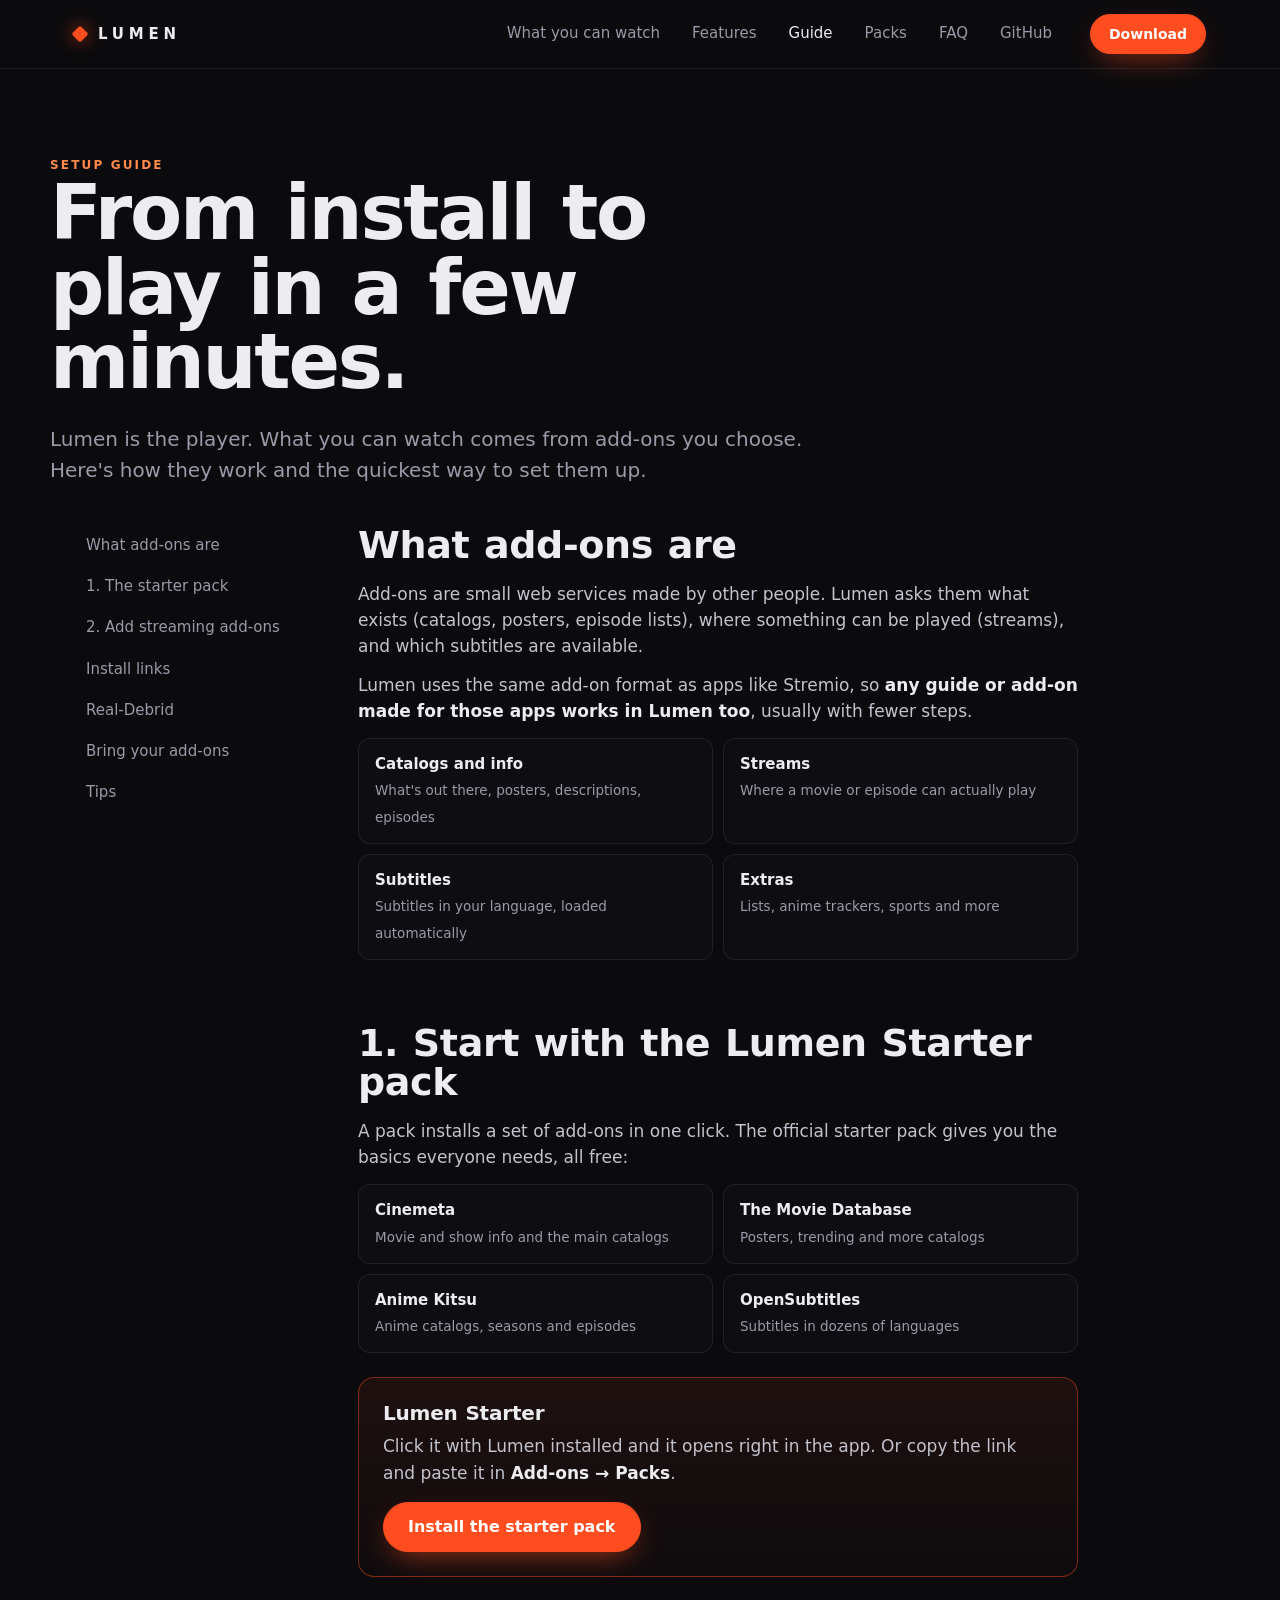
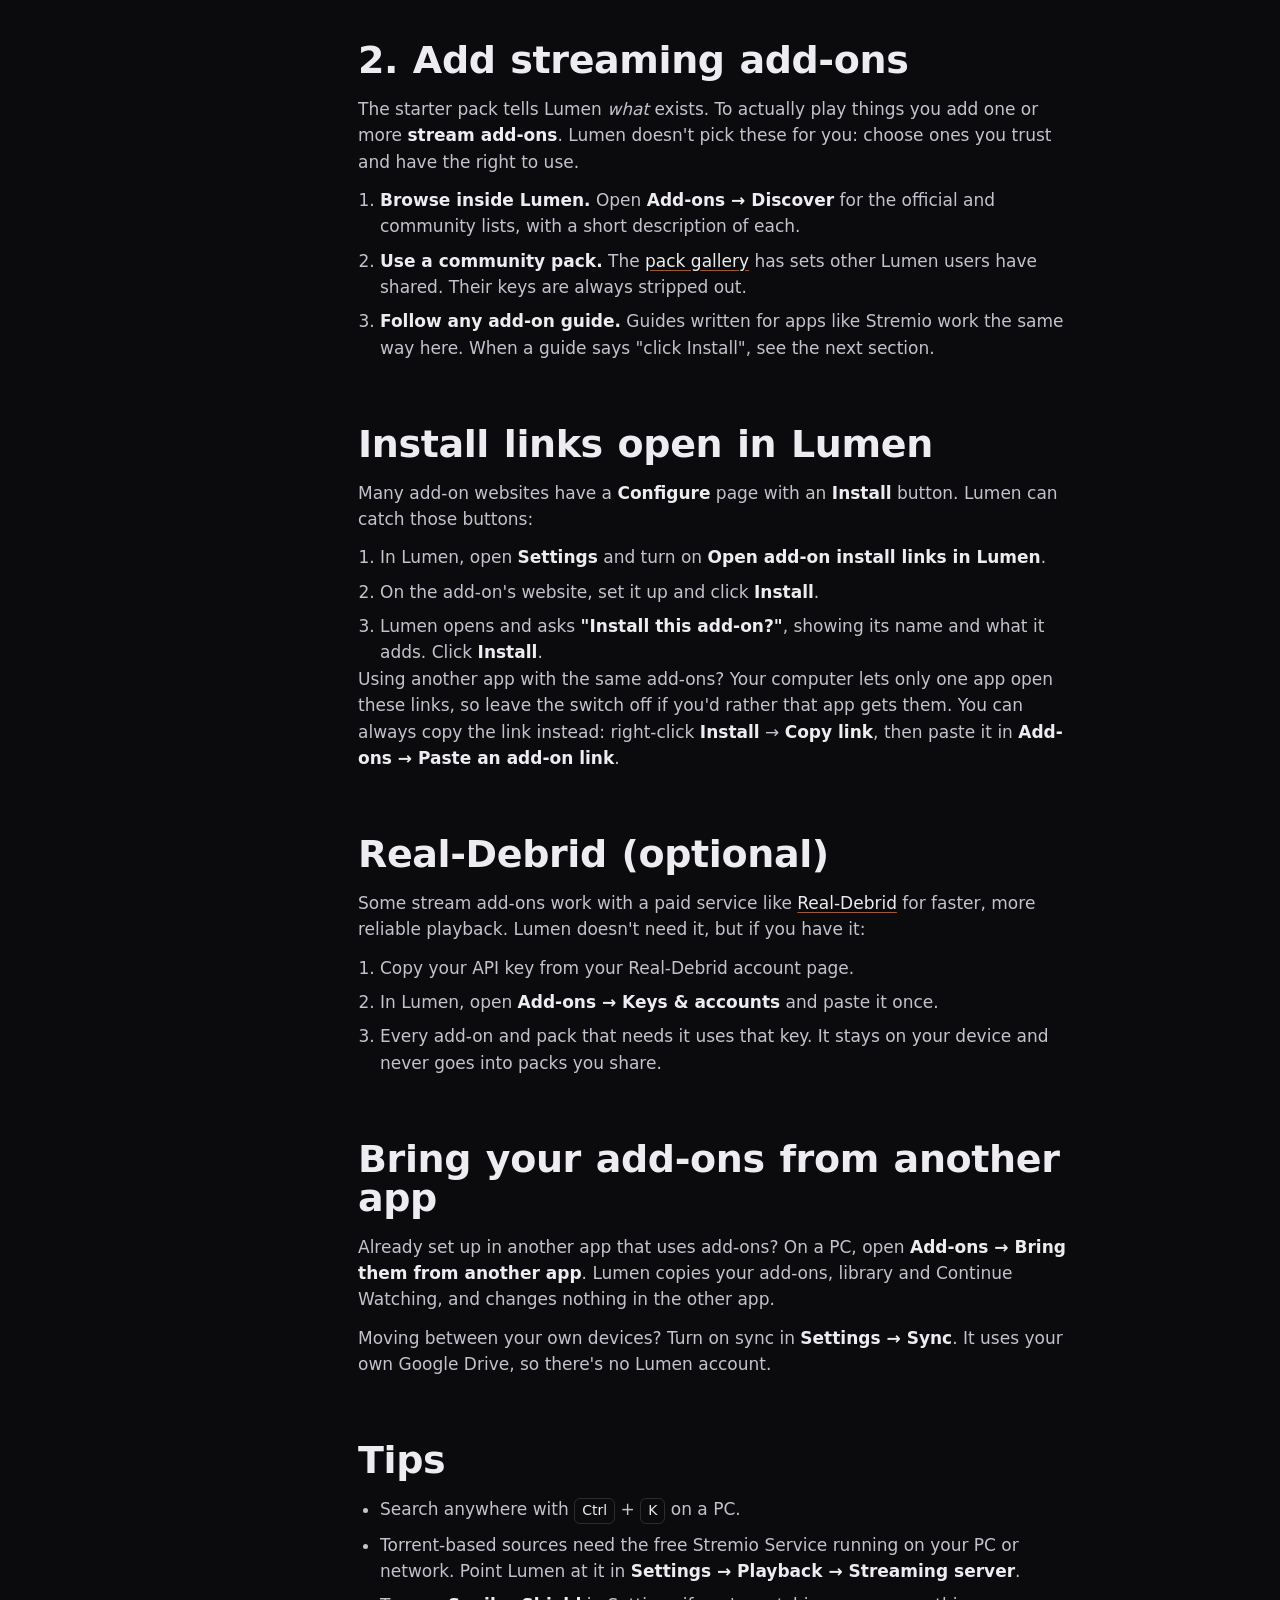
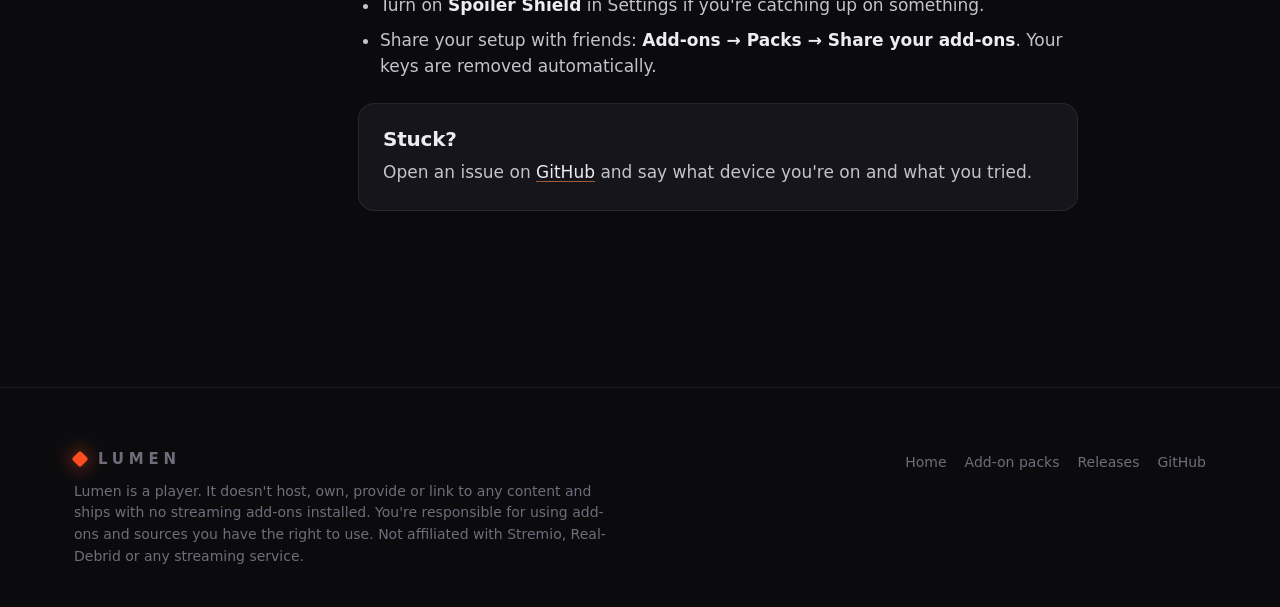
==== docs/guide.html @ eb654c2c "Lumen website, setup guide, starter pack and README New landing page with code-drawn artwork, a setu" ====
<!DOCTYPE html>
<html lang="en">
<head>
<meta charset="utf-8">
<meta name="viewport" content="width=device-width, initial-scale=1">
<title>Setup guide — Lumen</title>
<meta name="description" content="Set up Lumen in a few minutes: what add-ons are, the starter pack, install links, Real-Debrid and bringing your add-ons from another app.">
<meta name="theme-color" content="#0b0b0e">
<link rel="icon" href="img/favicon.png">
<link rel="preconnect" href="https://api.fontshare.com">
<link href="https://api.fontshare.com/v2/css?f[]=clash-display@500,600,700&f[]=switzer@400,500,600,700&display=swap" rel="stylesheet">
<link rel="stylesheet" href="site.css">
<style>
.g-hero{padding:150px 0 var(--s4)}
.g-hero h1{font-size:clamp(42px,6vw,76px);letter-spacing:-.03em;line-height:.98;max-width:14ch}
.g-hero .lead{margin-top:var(--s3)}
.g{display:grid;grid-template-columns:220px 1fr;gap:var(--s5);padding-bottom:var(--s6)}
.toc{position:sticky;top:96px;align-self:start;display:flex;flex-direction:column;gap:2px}
.toc a{padding:8px 12px;border-radius:10px;color:var(--muted);font-size:15px;transition:color var(--fast),background var(--fast)}
.toc a:hover{color:var(--text);background:rgba(255,255,255,.05)}
.doc{max-width:720px}
.doc section{padding:0 0 var(--s5);scroll-margin-top:96px}
.doc h2{font-size:clamp(28px,3.4vw,38px);margin-bottom:var(--s2)}
.doc p,.doc li{color:#c3c3cd;font-size:17px}
.doc p+p{margin-top:12px}
.doc ol,.doc ul{padding-left:22px;margin-top:12px;display:flex;flex-direction:column;gap:8px}
.doc b{color:var(--text)}
.doc a:not(.btn){color:var(--text);text-decoration:underline;text-underline-offset:3px;text-decoration-color:rgba(255,138,76,.6)}
.doc code{font:14px/1.4 ui-monospace,SFMono-Regular,Menlo,monospace;background:rgba(255,255,255,.07);padding:2px 6px;border-radius:6px;color:#ffd0b8}
.box{margin-top:var(--s3);padding:24px;border-radius:var(--r2);background:var(--card);border:1px solid var(--line)}
.box.acc{border-color:rgba(255,77,31,.45);background:linear-gradient(180deg,rgba(255,77,31,.08),rgba(255,77,31,.02))}
.box h3{font-size:20px;margin-bottom:8px}
.box .btn{margin-top:16px}
.list{display:grid;grid-template-columns:1fr 1fr;gap:10px;margin-top:14px}
.list div{padding:14px 16px;border-radius:12px;background:#0e0e12;border:1px solid var(--line)}
.list b{display:block;font-size:15px}.list small{color:var(--muted);font-size:13.5px}
.kbd{display:inline-block;padding:1px 7px;border-radius:6px;border:1px solid var(--line2);font-size:14px;color:var(--text)}
@media(max-width:860px){.g{grid-template-columns:1fr}.toc{display:none}.list{grid-template-columns:1fr}}
</style>
</head>
<body>
<header class="nav solid" id="nav">
  <div class="wrap">
    <a class="logo" href="index.html" aria-label="Lumen home"><i></i>LUMEN</a>
    <nav aria-label="Main"><a href="index.html#watch">What you can watch</a><a href="index.html#story">Features</a><a href="guide.html" aria-current="page" style="color:var(--text)">Guide</a><a href="packs.html">Packs</a><a href="index.html#faq">FAQ</a><a href="https://github.com/benderjohn513-cpu/Lumen">GitHub</a></nav>
    <a class="btn pri" href="index.html#download">Download</a>
  </div>
</header>

<main>
  <div class="wrap g-hero">
    <span class="k">Setup guide</span>
    <h1>From install to play in a few minutes.</h1>
    <p class="lead">Lumen is the player. What you can watch comes from add-ons you choose. Here's how they work and the quickest way to set them up.</p>
  </div>

  <div class="wrap g">
    <nav class="toc" aria-label="On this page">
      <a href="#addons">What add-ons are</a><a href="#starter">1. The starter pack</a><a href="#streams">2. Add streaming add-ons</a><a href="#links">Install links</a><a href="#rd">Real-Debrid</a><a href="#bring">Bring your add-ons</a><a href="#tips">Tips</a>
    </nav>

    <div class="doc">
      <section id="addons">
        <h2>What add-ons are</h2>
        <p>Add-ons are small web services made by other people. Lumen asks them what exists (catalogs, posters, episode lists), where something can be played (streams), and which subtitles are available.</p>
        <p>Lumen uses the same add-on format as apps like Stremio, so <b>any guide or add-on made for those apps works in Lumen too</b>, usually with fewer steps.</p>
        <div class="list">
          <div><b>Catalogs and info</b><small>What's out there, posters, descriptions, episodes</small></div>
          <div><b>Streams</b><small>Where a movie or episode can actually play</small></div>
          <div><b>Subtitles</b><small>Subtitles in your language, loaded automatically</small></div>
          <div><b>Extras</b><small>Lists, anime trackers, sports and more</small></div>
        </div>
      </section>

      <section id="starter">
        <h2>1. Start with the Lumen Starter pack</h2>
        <p>A pack installs a set of add-ons in one click. The official starter pack gives you the basics everyone needs, all free:</p>
        <div class="list">
          <div><b>Cinemeta</b><small>Movie and show info and the main catalogs</small></div>
          <div><b>The Movie Database</b><small>Posters, trending and more catalogs</small></div>
          <div><b>Anime Kitsu</b><small>Anime catalogs, seasons and episodes</small></div>
          <div><b>OpenSubtitles</b><small>Subtitles in dozens of languages</small></div>
        </div>
        <div class="box acc">
          <h3>Lumen Starter</h3>
          <p>Click it with Lumen installed and it opens right in the app. Or copy the link and paste it in <b>Add-ons → Packs</b>.</p>
          <a class="btn pri" id="starterBtn" href="packs.html">Install the starter pack</a>
        </div>
      </section>

      <section id="streams">
        <h2>2. Add streaming add-ons</h2>
        <p>The starter pack tells Lumen <i>what</i> exists. To actually play things you add one or more <b>stream add-ons</b>. Lumen doesn't pick these for you: choose ones you trust and have the right to use.</p>
        <ol>
          <li><b>Browse inside Lumen.</b> Open <b>Add-ons → Discover</b> for the official and community lists, with a short description of each.</li>
          <li><b>Use a community pack.</b> The <a href="packs.html">pack gallery</a> has sets other Lumen users have shared. Their keys are always stripped out.</li>
          <li><b>Follow any add-on guide.</b> Guides written for apps like Stremio work the same way here. When a guide says "click Install", see the next section.</li>
        </ol>
      </section>

      <section id="links">
        <h2>Install links open in Lumen</h2>
        <p>Many add-on websites have a <b>Configure</b> page with an <b>Install</b> button. Lumen can catch those buttons:</p>
        <ol>
          <li>In Lumen, open <b>Settings</b> and turn on <b>Open add-on install links in Lumen</b>.</li>
          <li>On the add-on's website, set it up and click <b>Install</b>.</li>
          <li>Lumen opens and asks <b>"Install this add-on?"</b>, showing its name and what it adds. Click <b>Install</b>.</li>
        </ol>
        <p>Using another app with the same add-ons? Your computer lets only one app open these links, so leave the switch off if you'd rather that app gets them. You can always copy the link instead: right-click <b>Install</b> → <b>Copy link</b>, then paste it in <b>Add-ons → Paste an add-on link</b>.</p>
      </section>

      <section id="rd">
        <h2>Real-Debrid (optional)</h2>
        <p>Some stream add-ons work with a paid service like <a href="https://real-debrid.com">Real-Debrid</a> for faster, more reliable playback. Lumen doesn't need it, but if you have it:</p>
        <ol>
          <li>Copy your API key from your Real-Debrid account page.</li>
          <li>In Lumen, open <b>Add-ons → Keys &amp; accounts</b> and paste it once.</li>
          <li>Every add-on and pack that needs it uses that key. It stays on your device and never goes into packs you share.</li>
        </ol>
      </section>

      <section id="bring">
        <h2>Bring your add-ons from another app</h2>
        <p>Already set up in another app that uses add-ons? On a PC, open <b>Add-ons → Bring them from another app</b>. Lumen copies your add-ons, library and Continue Watching, and changes nothing in the other app.</p>
        <p>Moving between your own devices? Turn on sync in <b>Settings → Sync</b>. It uses your own Google Drive, so there's no Lumen account.</p>
      </section>

      <section id="tips">
        <h2>Tips</h2>
        <ul>
          <li>Search anywhere with <span class="kbd">Ctrl</span> + <span class="kbd">K</span> on a PC.</li>
          <li>Torrent-based sources need the free Stremio Service running on your PC or network. Point Lumen at it in <b>Settings → Playback → Streaming server</b>.</li>
          <li>Turn on <b>Spoiler Shield</b> in Settings if you're catching up on something.</li>
          <li>Share your setup with friends: <b>Add-ons → Packs → Share your add-ons</b>. Your keys are removed automatically.</li>
        </ul>
        <div class="box"><h3>Stuck?</h3><p>Open an issue on <a href="https://github.com/benderjohn513-cpu/Lumen/issues">GitHub</a> and say what device you're on and what you tried.</p></div>
      </section>
    </div>
  </div>
</main>

<footer>
  <div class="wrap">
    <p><span class="logo" style="margin-bottom:14px"><i></i>LUMEN</span>Lumen is a player. It doesn't host, own, provide or link to any content and ships with no streaming add-ons installed. You're responsible for using add-ons and sources you have the right to use. Not affiliated with Stremio, Real-Debrid or any streaming service.</p>
    <nav aria-label="Footer"><a href="index.html">Home</a><a href="packs.html">Add-on packs</a><a href="https://github.com/benderjohn513-cpu/Lumen/releases">Releases</a><a href="https://github.com/benderjohn513-cpu/Lumen">GitHub</a></nav>
  </div>
</footer>
<script>
fetch('packs.json').then(function (r) { return r.json(); }).then(function (j) {
  var s = (j.packs || []).filter(function (p) { return p.official; })[0];
  if (s) document.getElementById('starterBtn').href = s.link;
}).catch(function () {});
</script>
</body>
</html>
---- docs/site.css ----
:root{
  --bg:#0b0b0e; --bg2:#111116; --card:#15151b; --line:rgba(255,255,255,.08); --line2:rgba(255,255,255,.14);
  --text:#ececf1; --muted:#9a9aa8; --dim:#6e6e7b; --accent:#ff4d1f; --accent2:#ff8a4c;
  --display:"Clash Display","Switzer",ui-sans-serif,system-ui,sans-serif; --body:"Switzer",ui-sans-serif,system-ui,-apple-system,"Segoe UI",sans-serif;
  --r1:10px; --r2:16px; --r3:24px;
  --s1:8px; --s2:16px; --s3:24px; --s4:40px; --s5:64px; --s6:112px;
  --ease:cubic-bezier(.2,.7,.2,1); --fast:180ms; --slow:620ms;
  --wrap:1180px;
}
*{box-sizing:border-box;margin:0;padding:0}
html{scroll-behavior:smooth;-webkit-text-size-adjust:100%}
body{background:var(--bg);color:var(--text);font:17px/1.55 var(--body);-webkit-font-smoothing:antialiased;overflow-x:hidden}
a{color:inherit;text-decoration:none}
img{max-width:100%;display:block}
.wrap{max-width:var(--wrap);margin:0 auto;padding:0 var(--s3)}
:focus-visible{outline:2px solid var(--accent2);outline-offset:3px;border-radius:8px}
.k{font:600 12px/1 var(--body);letter-spacing:.18em;text-transform:uppercase;color:var(--accent2)}
h1,h2,h3{font-family:var(--display);font-weight:600;letter-spacing:-.01em;word-spacing:.05em;line-height:1.02}
h2{font-size:clamp(34px,5vw,58px)}
h3{font-size:22px;letter-spacing:-.01em;line-height:1.15}
.lead{color:var(--muted);font-size:clamp(17px,1.6vw,20px);max-width:62ch}
.btn{display:inline-flex;align-items:center;gap:10px;height:50px;padding:0 24px;border-radius:999px;font:700 16px/1 var(--body);border:1px solid var(--line2);background:rgba(255,255,255,.04);color:var(--text);transition:transform var(--fast) var(--ease),background var(--fast),border-color var(--fast);cursor:pointer}
.btn:hover{background:rgba(255,255,255,.09);border-color:rgba(255,255,255,.24)}
.btn:active{transform:scale(.97)}
.btn.pri{background:var(--accent);border-color:var(--accent);color:#fff;box-shadow:0 10px 30px -10px rgba(255,77,31,.7)}
.btn.pri:hover{background:#ff5f35}
.btn svg{width:18px;height:18px}

/* nav */
.nav{position:fixed;inset:0 0 auto;z-index:50;transition:background var(--fast),border-color var(--fast);border-bottom:1px solid transparent}
.nav.solid{background:rgba(11,11,14,.82);backdrop-filter:blur(14px);-webkit-backdrop-filter:blur(14px);border-color:var(--line)}
.nav .wrap{display:flex;align-items:center;height:68px;gap:var(--s3)}
.logo{display:flex;align-items:center;gap:12px;font:700 15px/1 var(--body);letter-spacing:.32em}
.logo i{width:12px;height:12px;background:var(--accent);transform:rotate(45deg);border-radius:2px;box-shadow:0 0 18px rgba(255,77,31,.8)}
.nav nav{display:flex;gap:4px;margin-left:auto}
.nav nav a{padding:9px 14px;border-radius:999px;color:var(--muted);font-weight:500;font-size:15px;transition:color var(--fast),background var(--fast)}
.nav nav a:hover{color:var(--text);background:rgba(255,255,255,.06)}
.nav .btn{height:40px;padding:0 18px;font-size:14px}
@media(max-width:860px){.nav nav{display:none}.nav .btn{margin-left:auto}}

/* hero */
.hero{position:relative;padding:150px 0 var(--s5);overflow:hidden}
.hero:before{content:"";position:absolute;left:50%;top:330px;width:1100px;height:700px;transform:translateX(-50%);background:radial-gradient(closest-side,rgba(255,77,31,.30),rgba(255,77,31,.08) 55%,transparent);filter:blur(10px);pointer-events:none}
.hero-copy{position:relative;text-align:center;max-width:860px;margin:0 auto}
.hero h1{font-size:clamp(44px,8vw,104px);font-weight:600;letter-spacing:-.02em;word-spacing:.08em;line-height:.95}
.hero h1 em{font-style:normal;color:var(--accent2)}
.hero .lead{margin:var(--s3) auto 0;text-align:center}
.cta{display:flex;gap:12px;justify-content:center;flex-wrap:wrap;margin-top:var(--s4)}
.plats{margin-top:18px;color:var(--dim);font-size:14px}
.word{display:inline-block;margin:0 .07em;opacity:0;transform:translateY(.4em);filter:blur(6px);animation:rise .8s var(--ease) forwards}
@keyframes rise{to{opacity:1;transform:none;filter:none}}

/* app window */
.win{position:relative;margin:72px auto 0;max-width:1100px;border-radius:var(--r3);background:linear-gradient(180deg,#15151b,#0e0e12);border:1px solid var(--line2);box-shadow:0 60px 120px -40px rgba(0,0,0,.9),0 0 0 1px rgba(255,255,255,.02) inset;overflow:hidden;opacity:0;transform:translateY(40px) scale(.98);animation:winin 1s .45s var(--ease) forwards}
@keyframes winin{to{opacity:1;transform:none}}
.wbar{display:flex;align-items:center;gap:18px;height:48px;padding:0 20px;border-bottom:1px solid var(--line)}
.wbar .logo{font-size:11px;letter-spacing:.3em}.wbar .logo i{width:8px;height:8px}
.wtabs{display:flex;gap:16px;font-size:13px;color:var(--dim)}.wtabs b{color:var(--text);font-weight:600;border-bottom:2px solid var(--accent);padding-bottom:3px}
.wdots{margin-left:auto;display:flex;gap:7px}.wdots i{width:10px;height:10px;border-radius:50%;background:#2a2a33}
.whero{position:relative;height:300px;overflow:hidden}
.whero svg{position:absolute;inset:0;width:100%;height:100%}
.whero .wh-copy{position:absolute;left:36px;bottom:34px;max-width:420px}
.whero .wh-copy small{font:700 10px/1 var(--body);letter-spacing:.2em;color:var(--accent2)}
.whero .wh-copy b{display:block;font:600 44px/1 var(--display);letter-spacing:-.03em;margin:10px 0 8px}
.whero .wh-copy p{font-size:13px;color:#c9c9d3;line-height:1.5}
.whero .wh-copy .row{display:flex;gap:8px;margin-top:14px}
.chip{display:inline-flex;align-items:center;gap:6px;height:30px;padding:0 14px;border-radius:999px;background:#fff;color:#111;font-size:12px;font-weight:700}
.chip.g{background:rgba(255,255,255,.12);color:#fff}
.wrow{padding:18px 36px 0}
.wrow h4{font:600 13px/1 var(--body);color:#d6d6de;margin-bottom:12px}
.posters{display:flex;gap:12px}
.pst{flex:1 0 0;min-width:0;aspect-ratio:2/3;border-radius:10px;overflow:hidden;position:relative;opacity:0;transform:translateY(16px);animation:rise .7s var(--ease) forwards}
.pst svg{width:100%;height:100%;display:block}
.pst span{position:absolute;left:8px;right:8px;bottom:8px;font:600 11px/1.15 var(--display);letter-spacing:-.01em;text-shadow:0 1px 8px rgba(0,0,0,.7)}
.pst .pg{position:absolute;left:0;bottom:0;height:3px;background:var(--accent)}
.wrow + .wrow{padding-bottom:26px}
@media(max-width:700px){.whero{height:220px}.whero .wh-copy{left:20px;bottom:20px}.whero .wh-copy b{font-size:30px}.whero .wh-copy p{display:none}.wrow{padding:14px 20px 0}.posters .pst:nth-child(n+4){display:none}.wtabs span:nth-child(n+4){display:none}}

/* sections */
section{position:relative;padding:var(--s6) 0}
.sh{max-width:760px;margin-bottom:var(--s5)}
.sh .k{display:block;margin-bottom:var(--s2)}
.sh .lead{margin-top:var(--s2)}
.reveal{opacity:0;transform:translateY(24px);transition:opacity var(--slow) var(--ease),transform var(--slow) var(--ease)}
.reveal.in{opacity:1;transform:none}

/* categories */
.cats{display:grid;grid-template-columns:repeat(6,1fr);gap:14px}
.cat{position:relative;grid-column:span 2;height:300px;border-radius:var(--r2);overflow:hidden;background:var(--card);border:1px solid var(--line);isolation:isolate;transition:transform 300ms var(--ease),border-color var(--fast)}
.cat:hover{transform:translateY(-4px);border-color:var(--line2)}
.cat.wide{grid-column:span 3}
.cat .art{position:absolute;inset:0;z-index:-1}
.cat .art svg{width:100%;height:100%;display:block}
.cat .lbl{position:absolute;left:22px;right:22px;bottom:20px}
.cat .lbl b{display:block;font:600 28px/1 var(--display);letter-spacing:-.02em}
.cat .lbl small{color:#cfcfd8;font-size:14px}
.cat:after{content:"";position:absolute;inset:auto 0 0;height:60%;background:linear-gradient(180deg,transparent,rgba(8,8,10,.92));z-index:-1}
@media(max-width:900px){.cats{grid-template-columns:1fr 1fr}.cat,.cat.wide{grid-column:span 1;height:230px}}
@media(max-width:520px){.cats{grid-template-columns:1fr}}

/* story features (bento with real screenshots) */
.bento{display:grid;grid-template-columns:repeat(12,1fr);gap:14px}
.tile{position:relative;border-radius:var(--r2);background:var(--card);border:1px solid var(--line);overflow:hidden;padding:30px;display:flex;flex-direction:column;gap:10px;min-height:260px}
.tile p{color:var(--muted);font-size:16px;max-width:52ch}
.tile .ic{width:40px;height:40px;border-radius:12px;display:grid;place-items:center;background:rgba(255,77,31,.12);color:var(--accent2);margin-bottom:6px}
.tile .ic svg{width:20px;height:20px}
.t-big{grid-column:span 7;min-height:440px}
.t-tall{grid-column:span 5;min-height:440px}
.t-6{grid-column:span 6}.t-4{grid-column:span 4}
.shot{margin-top:auto;align-self:center;width:min(300px,82%);border-radius:18px;border:1px solid var(--line2);box-shadow:0 30px 60px -20px rgba(0,0,0,.8);transform:translateY(40px)}
.t-big .shot{width:min(330px,70%)}
.eplist{margin-top:auto;display:flex;flex-direction:column;gap:8px}
.ep{display:flex;align-items:center;gap:14px;padding:12px 14px;border-radius:12px;background:#0e0e12;border:1px solid var(--line);font-size:15px}
.ep b{width:26px;color:var(--dim);font-weight:700}.ep span{flex:1;min-width:0;white-space:nowrap;overflow:hidden;text-overflow:ellipsis}
.ep em{font-style:normal;font-size:12px;font-weight:700;color:var(--muted)}
.ep.skip{opacity:.5}.ep.skip span{text-decoration:line-through;text-decoration-color:rgba(255,255,255,.35)}
.ep.now{border-color:rgba(255,77,31,.6)}.ep.now em{color:var(--accent2)}
.saved{font-size:13px;color:var(--accent2);font-weight:700;padding:4px 2px 0}
.storybar{margin-top:auto;padding:22px;border-radius:14px;background:#0e0e12;border:1px solid var(--line)}
.sb-t{display:flex;justify-content:space-between;font-size:12px;color:var(--dim);margin-bottom:10px}
.sb{position:relative;height:12px;border-radius:6px;background:#23232b;overflow:hidden;display:flex}
.sb i{display:block;height:100%}
.sb .an{width:58%;background:linear-gradient(90deg,#ff4d1f,#ff8a4c)}
.sb .mg{flex:1;background:repeating-linear-gradient(90deg,#3a3a46 0 6px,#2c2c35 6px 9px)}
.sb-m{position:absolute;top:-5px;left:58%;width:2px;height:22px;background:#fff}
.sb-l{display:flex;justify-content:space-between;font-size:13px;margin-top:10px}
.sb-l b{color:var(--accent2)}
@media(max-width:900px){.t-big,.t-tall,.t-6,.t-4{grid-column:span 12;min-height:0}.shot{transform:none;margin-top:16px}}

/* feature list */
.feats{display:grid;grid-template-columns:repeat(3,1fr);gap:1px;background:var(--line);border:1px solid var(--line);border-radius:var(--r2);overflow:hidden}
.ft{background:var(--bg);padding:28px 26px}
.ft b{display:flex;align-items:center;gap:10px;font:600 17px/1.2 var(--body);margin-bottom:8px}
.ft b svg{width:18px;height:18px;color:var(--accent2);flex:none}
.ft p{color:var(--muted);font-size:15px}
@media(max-width:900px){.feats{grid-template-columns:1fr 1fr}}@media(max-width:560px){.feats{grid-template-columns:1fr}}

/* steps + downloads */
.steps{display:grid;grid-template-columns:repeat(3,1fr);gap:14px;counter-reset:s}
.step{padding:30px;border-radius:var(--r2);background:var(--card);border:1px solid var(--line)}
.step:before{counter-increment:s;content:counter(s);display:grid;place-items:center;width:34px;height:34px;border-radius:50%;background:rgba(255,77,31,.14);color:var(--accent2);font:700 15px/1 var(--body);margin-bottom:18px}
.step p{color:var(--muted);font-size:15px;margin-top:8px}
.step .btn{margin-top:18px;height:42px;font-size:14px}
@media(max-width:900px){.steps{grid-template-columns:1fr}}
.dls{display:grid;grid-template-columns:repeat(5,1fr);gap:14px}
.dl{display:flex;flex-direction:column;gap:6px;padding:26px 22px;border-radius:var(--r2);background:var(--card);border:1px solid var(--line);transition:border-color var(--fast),transform var(--fast) var(--ease)}
.dl:hover{border-color:rgba(255,77,31,.55);transform:translateY(-3px)}
.dl svg{width:30px;height:30px;margin-bottom:12px;color:var(--text)}
.dl b{font:600 20px/1.1 var(--display)}
.dl small{color:var(--muted);font-size:13.5px;line-height:1.45}
.dl .go{margin-top:auto;padding-top:14px;color:var(--accent2);font-weight:700;font-size:14px}
.tag{display:inline-block;font:700 10px/1 var(--body);letter-spacing:.12em;text-transform:uppercase;padding:5px 7px;border-radius:6px;background:rgba(255,255,255,.08);color:var(--muted);vertical-align:3px;margin-left:6px}
@media(max-width:1000px){.dls{grid-template-columns:1fr 1fr}}@media(max-width:520px){.dls{grid-template-columns:1fr}}
.note{margin-top:var(--s3);color:var(--dim);font-size:14px}
.note code{color:var(--muted)}

/* faq */
.faq{max-width:820px}
details{border-bottom:1px solid var(--line)}
summary{list-style:none;cursor:pointer;padding:22px 0;font:600 19px/1.3 var(--body);display:flex;justify-content:space-between;gap:20px}
summary::-webkit-details-marker{display:none}
summary:after{content:"+";color:var(--accent2);font-size:24px;line-height:1;transition:transform var(--fast) var(--ease)}
details[open] summary:after{transform:rotate(45deg)}
details p{color:var(--muted);padding:0 0 22px;max-width:70ch}
details a{color:var(--text);text-decoration:underline;text-underline-offset:3px}

footer{border-top:1px solid var(--line);padding:var(--s5) 0 var(--s4);color:var(--dim);font-size:14px}
footer .wrap{display:flex;gap:var(--s4);flex-wrap:wrap;justify-content:space-between}
footer p{max-width:60ch}
footer nav{display:flex;gap:18px;flex-wrap:wrap}
footer a:hover{color:var(--text)}

@media(prefers-reduced-motion:reduce){*,*:before,*:after{animation-duration:.01ms!important;animation-delay:0ms!important;transition:none!important}.word,.pst,.win{opacity:1;transform:none;filter:none}.reveal{opacity:1;transform:none}}
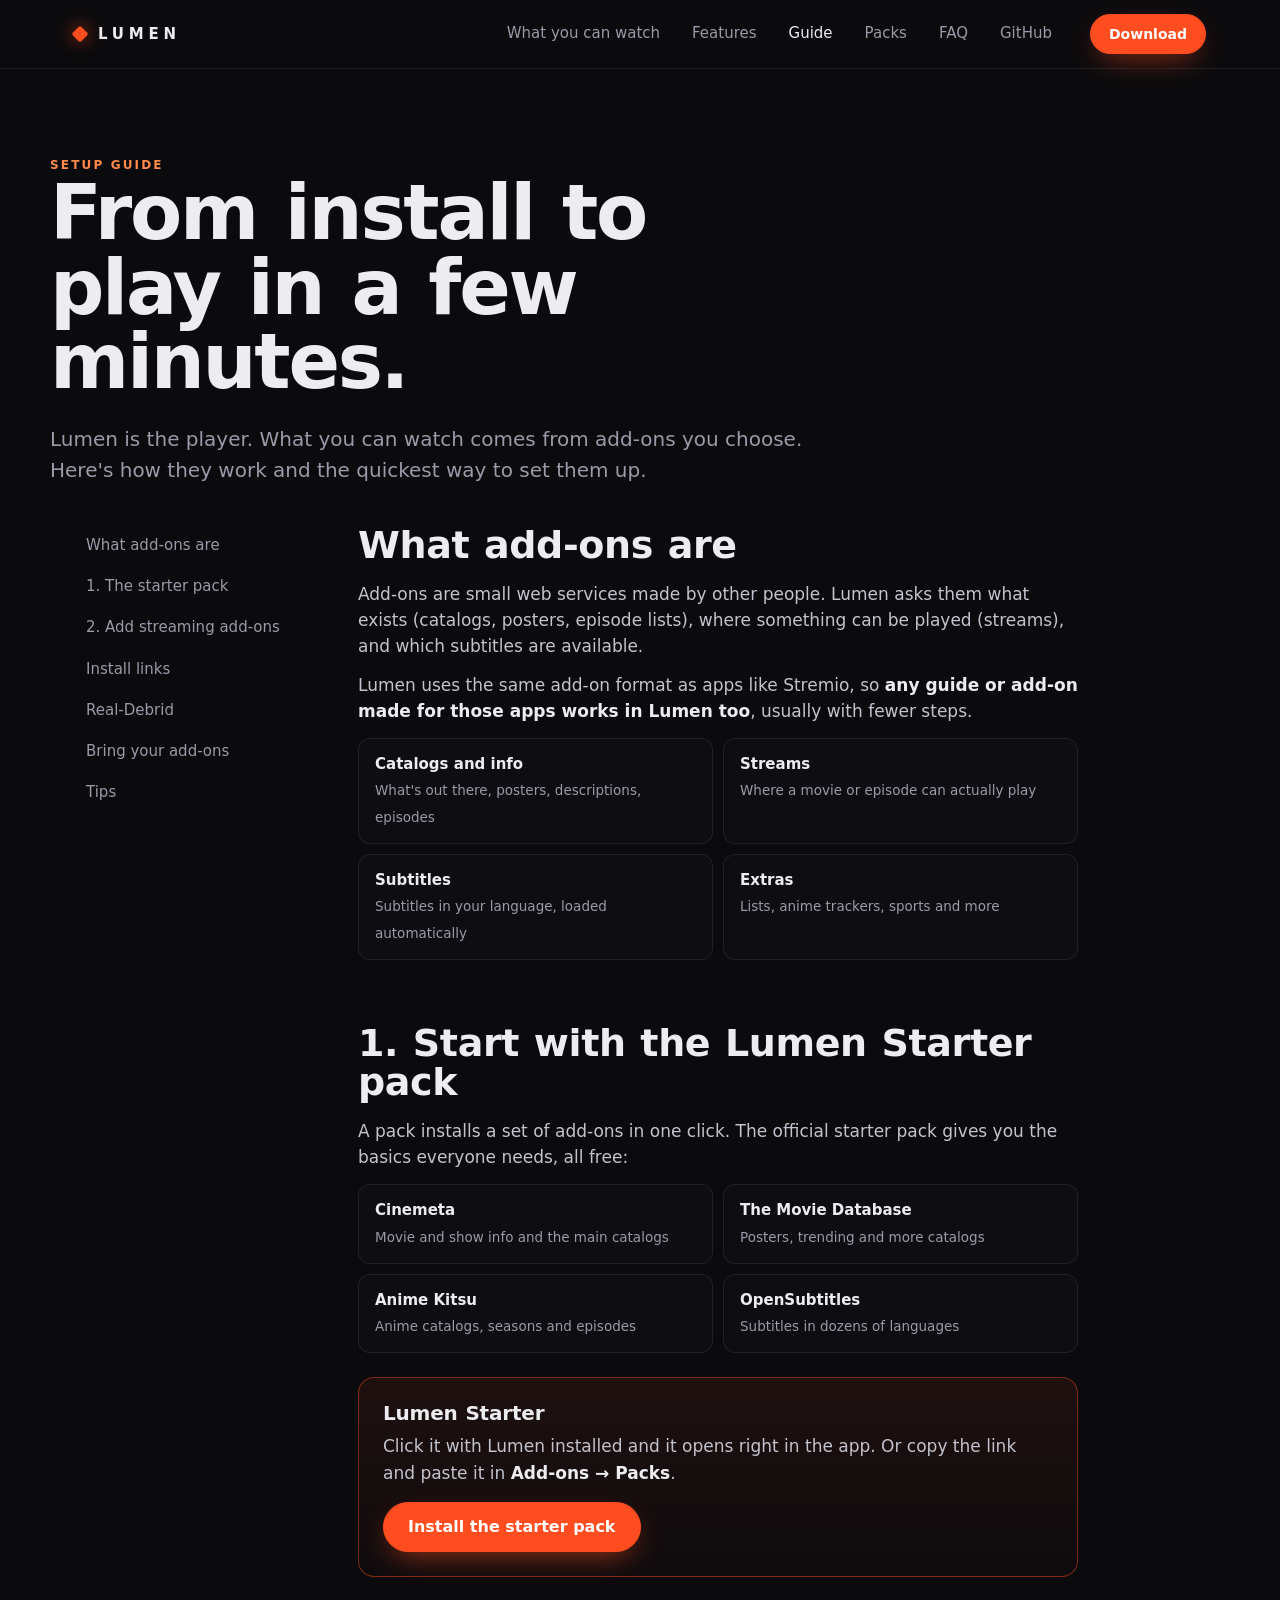
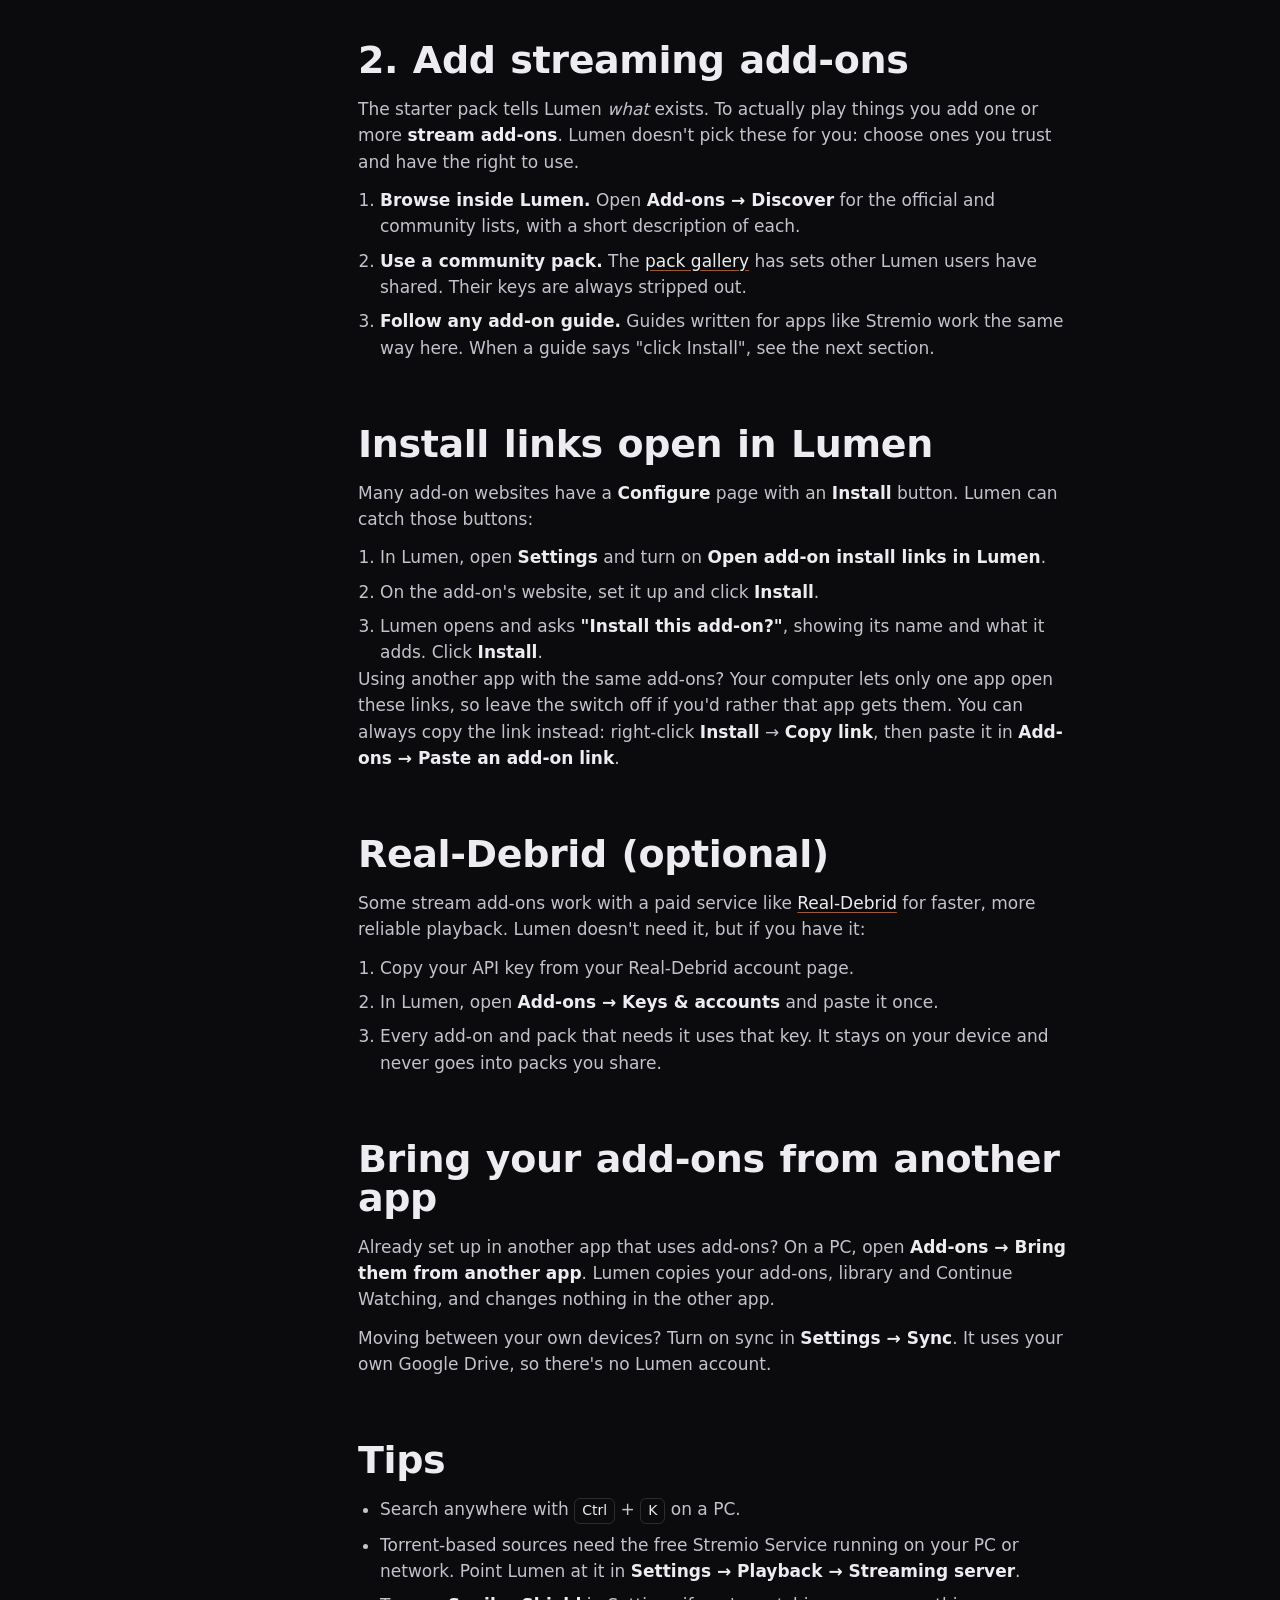
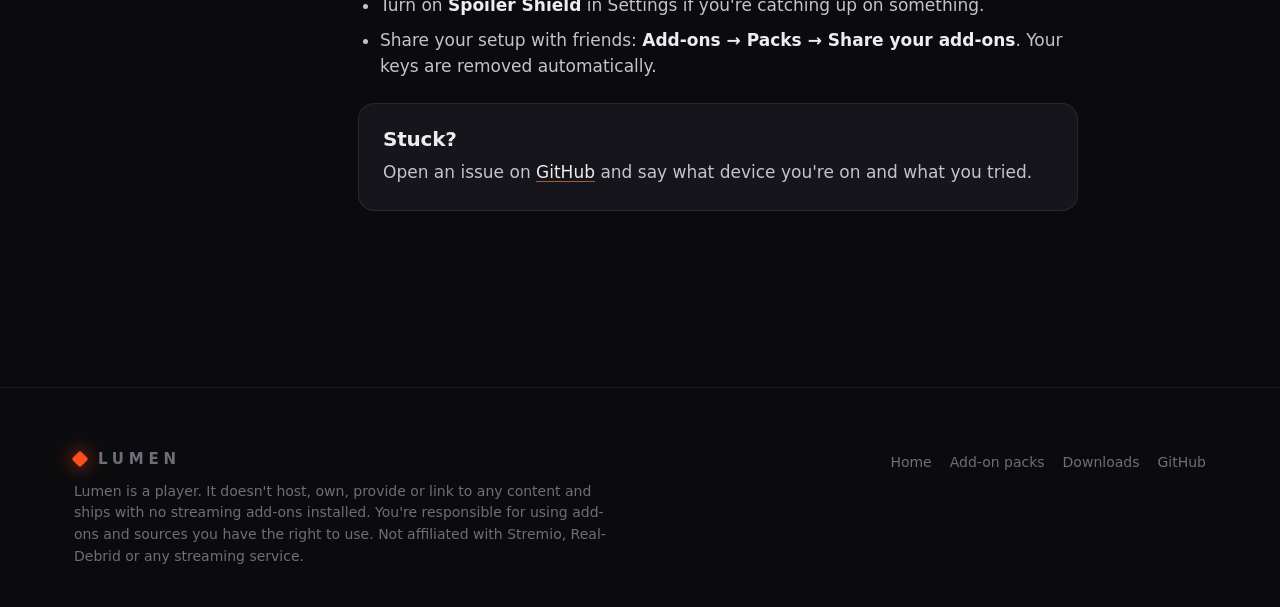
==== commit 3d23bbe3: "Site: real app screenshots, new features blurb, working Windows and Android downloads Co-Authored-By" ====
--- a/docs/guide.html
+++ b/docs/guide.html
@@ -142,7 +142,7 @@
 <footer>
   <div class="wrap">
     <p><span class="logo" style="margin-bottom:14px"><i></i>LUMEN</span>Lumen is a player. It doesn't host, own, provide or link to any content and ships with no streaming add-ons installed. You're responsible for using add-ons and sources you have the right to use. Not affiliated with Stremio, Real-Debrid or any streaming service.</p>
-    <nav aria-label="Footer"><a href="index.html">Home</a><a href="packs.html">Add-on packs</a><a href="https://github.com/benderjohn513-cpu/Lumen/releases">Releases</a><a href="https://github.com/benderjohn513-cpu/Lumen">GitHub</a></nav>
+    <nav aria-label="Footer"><a href="index.html">Home</a><a href="packs.html">Add-on packs</a><a href="index.html#download">Downloads</a><a href="https://github.com/benderjohn513-cpu/Lumen">GitHub</a></nav>
   </div>
 </footer>
 <script>
--- a/docs/site.css
+++ b/docs/site.css
@@ -171,3 +171,9 @@
 footer a:hover{color:var(--text)}
 
 @media(prefers-reduced-motion:reduce){*,*:before,*:after{animation-duration:.01ms!important;animation-delay:0ms!important;transition:none!important}.word,.pst,.win{opacity:1;transform:none;filter:none}.reveal{opacity:1;transform:none}}
+
+/* real app screenshots */
+.win.shot{overflow:hidden;padding:0;line-height:0;width:100%}.win.shot img{display:block;width:100%;height:auto}
+.cat .art img{width:100%;height:100%;object-fit:cover;object-position:top center;display:block}
+.cat .art:after{content:"";position:absolute;inset:0;background:linear-gradient(180deg,rgba(11,11,14,0) 35%,rgba(11,11,14,.92) 100%)}
+.lazy-note{font:600 clamp(22px,3vw,34px)/1.3 var(--display);letter-spacing:-.01em;max-width:900px;margin-top:14px;color:var(--text,#f2f2f5)}
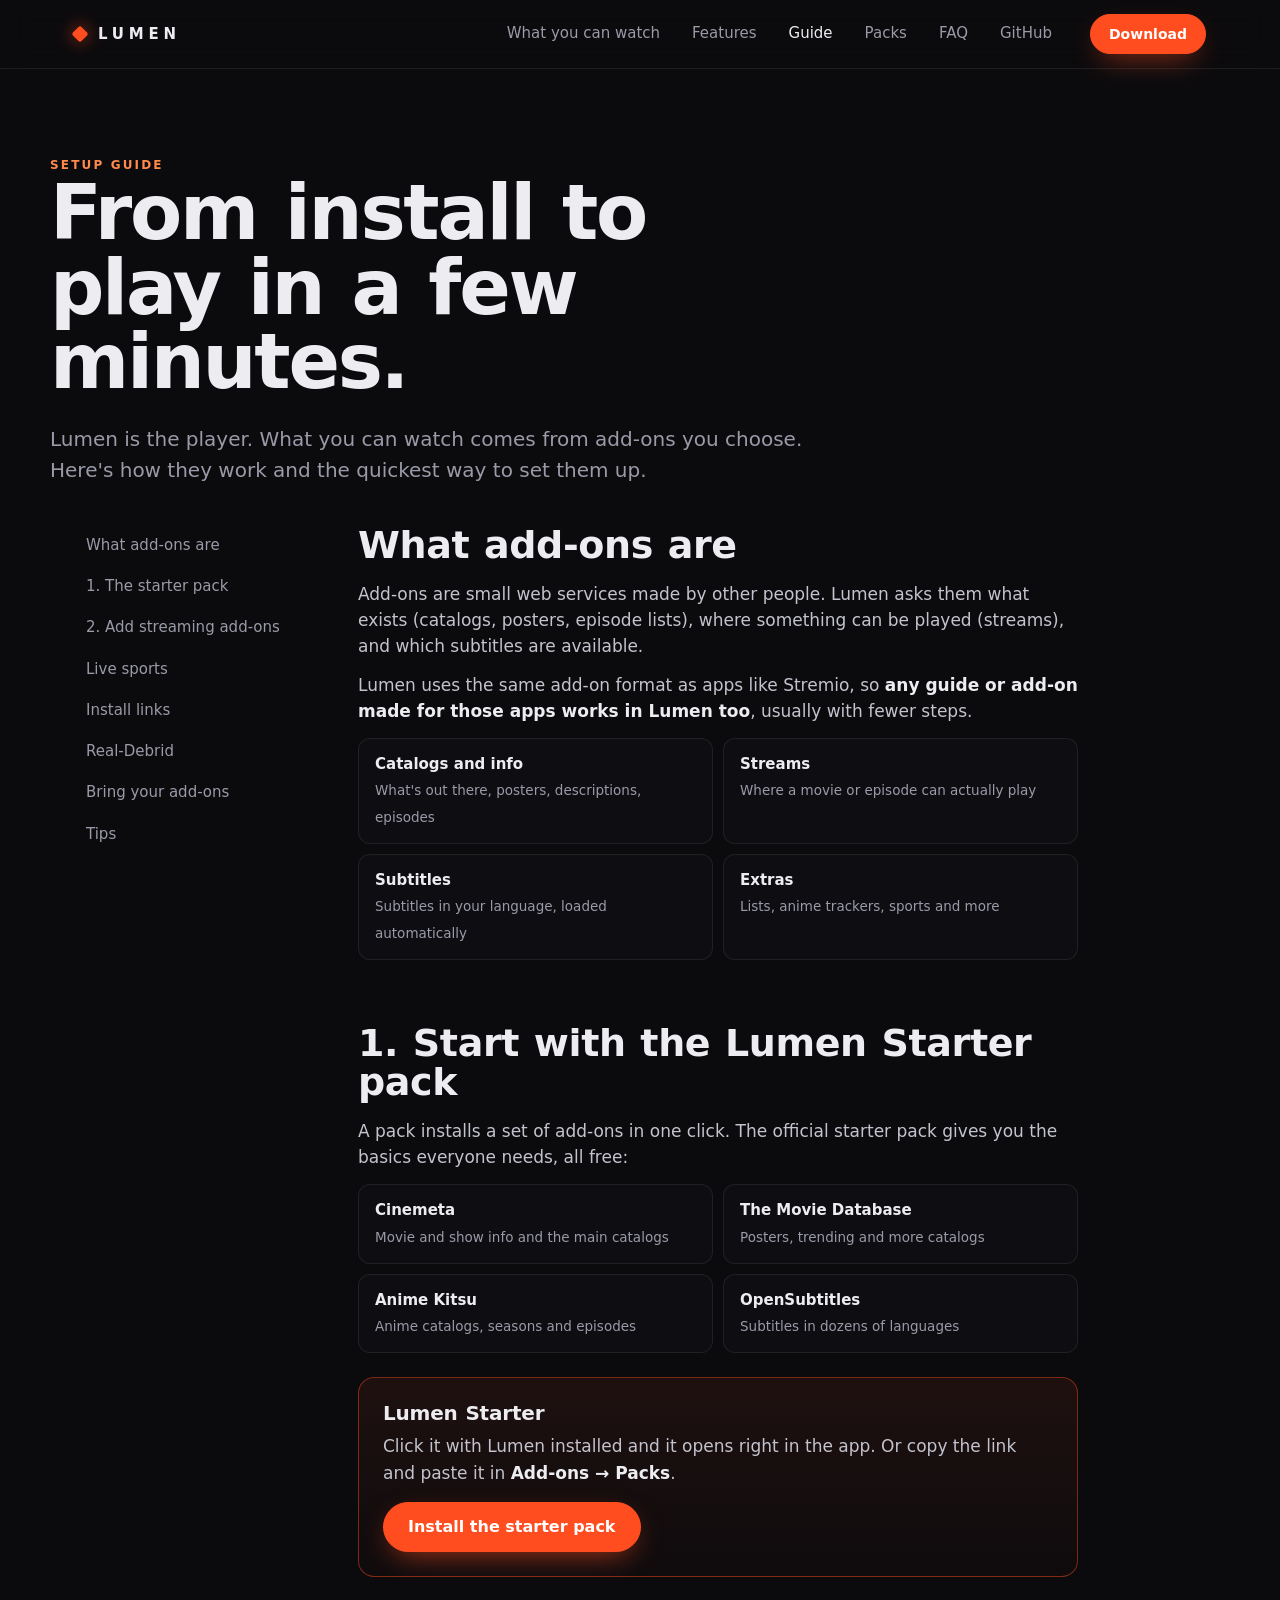
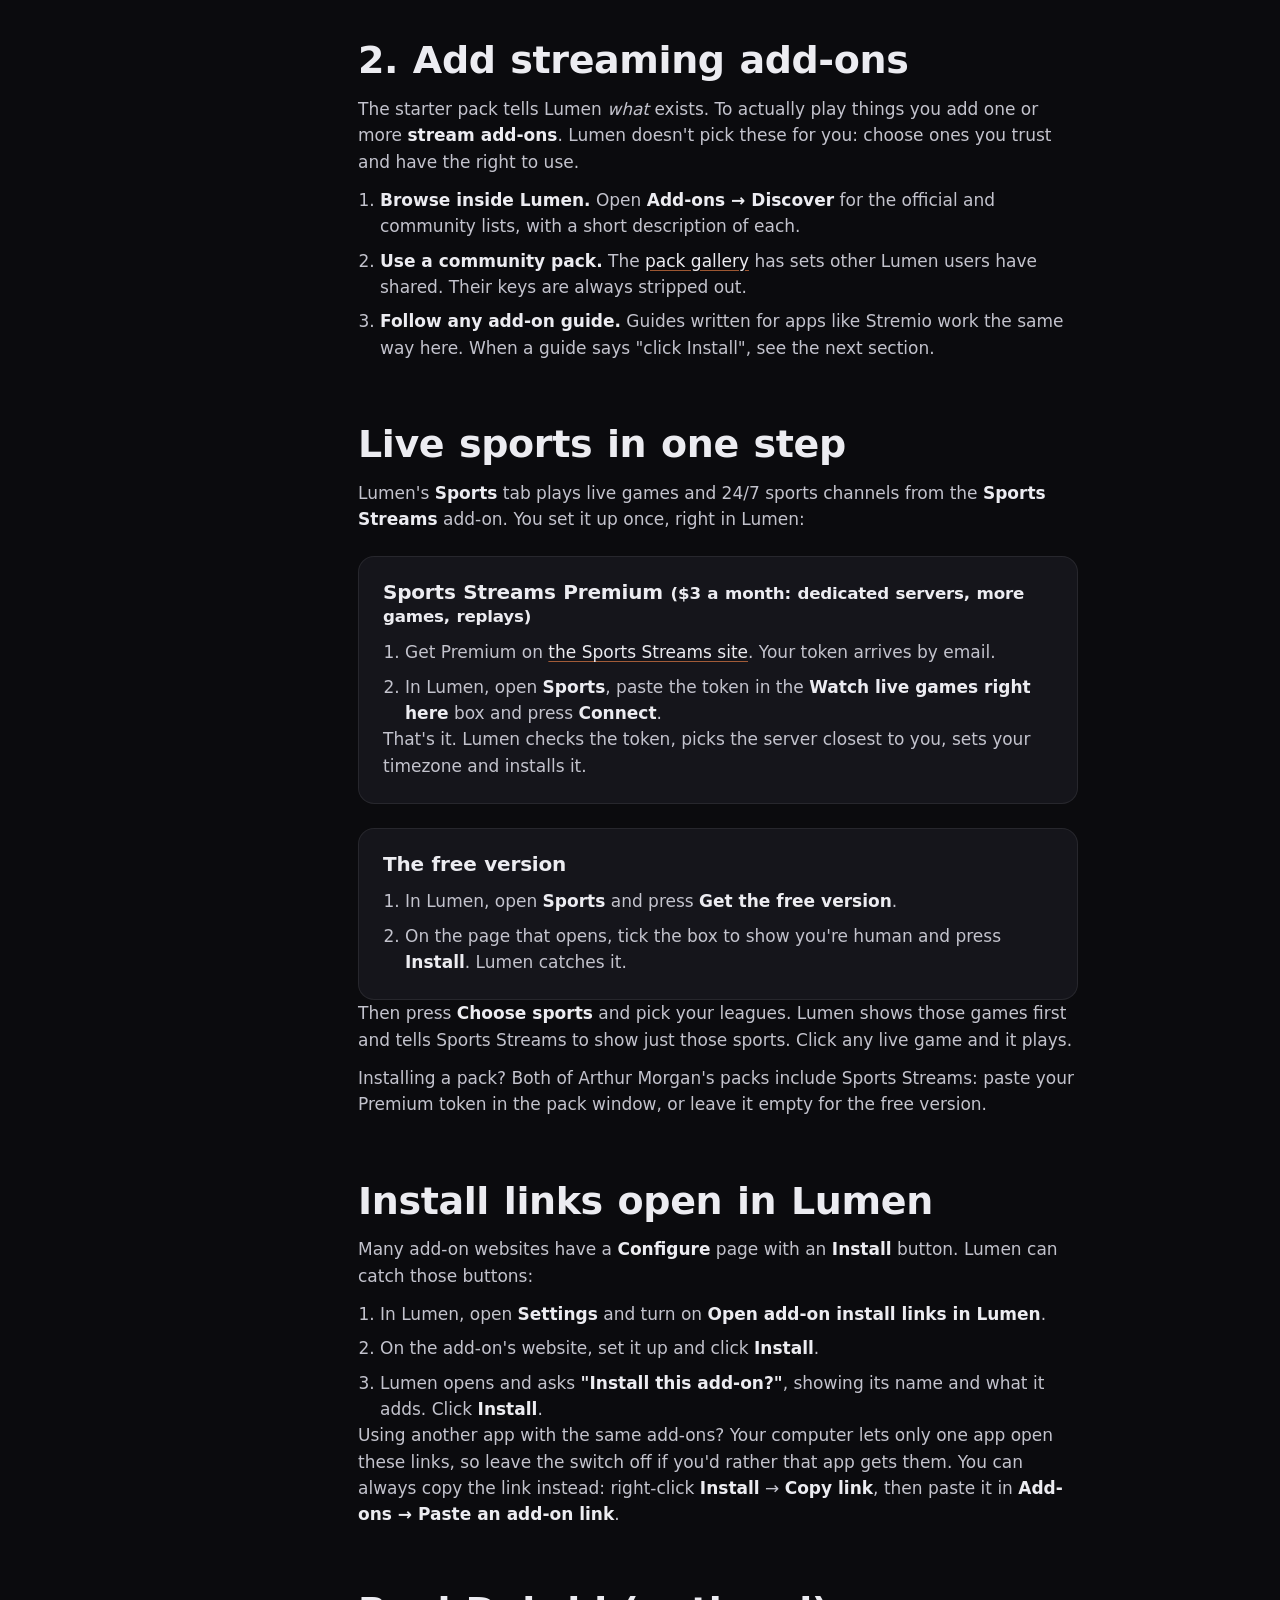
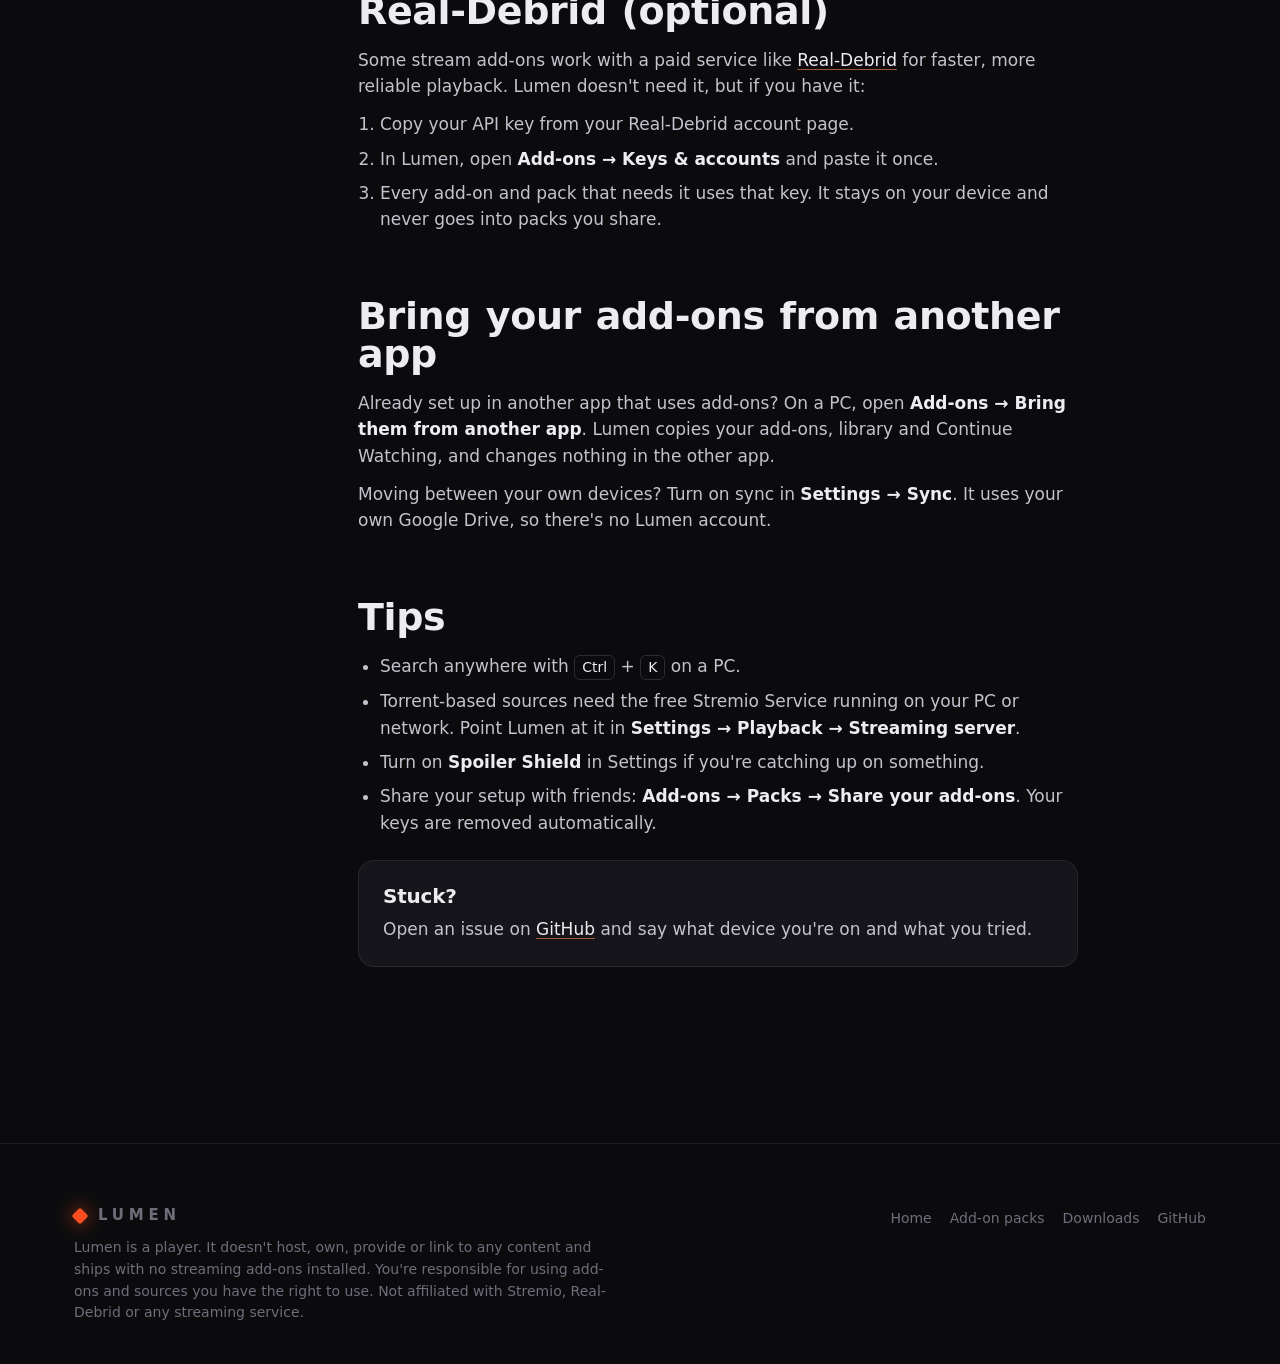
==== commit f56aa16a: "Live sports in one step: Sports Streams setup, guide section, packs include Sports Streams Co-Author" ====
--- a/docs/guide.html
+++ b/docs/guide.html
@@ -56,7 +56,7 @@
 
   <div class="wrap g">
     <nav class="toc" aria-label="On this page">
-      <a href="#addons">What add-ons are</a><a href="#starter">1. The starter pack</a><a href="#streams">2. Add streaming add-ons</a><a href="#links">Install links</a><a href="#rd">Real-Debrid</a><a href="#bring">Bring your add-ons</a><a href="#tips">Tips</a>
+      <a href="#addons">What add-ons are</a><a href="#starter">1. The starter pack</a><a href="#streams">2. Add streaming add-ons</a><a href="#sports">Live sports</a><a href="#links">Install links</a><a href="#rd">Real-Debrid</a><a href="#bring">Bring your add-ons</a><a href="#tips">Tips</a>
     </nav>
 
     <div class="doc">
@@ -96,6 +96,24 @@
           <li><b>Use a community pack.</b> The <a href="packs.html">pack gallery</a> has sets other Lumen users have shared. Their keys are always stripped out.</li>
           <li><b>Follow any add-on guide.</b> Guides written for apps like Stremio work the same way here. When a guide says "click Install", see the next section.</li>
         </ol>
+      </section>
+
+      <section id="sports">
+        <h2>Live sports in one step</h2>
+        <p>Lumen's <b>Sports</b> tab plays live games and 24/7 sports channels from the <b>Sports Streams</b> add-on. You set it up once, right in Lumen:</p>
+        <div class="box"><h3>Sports Streams Premium <small class="muted">($3 a month: dedicated servers, more games, replays)</small></h3>
+        <ol>
+          <li>Get Premium on <a href="https://premium.highfly.to/configure">the Sports Streams site</a>. Your token arrives by email.</li>
+          <li>In Lumen, open <b>Sports</b>, paste the token in the <b>Watch live games right here</b> box and press <b>Connect</b>.</li>
+        </ol>
+        <p>That's it. Lumen checks the token, picks the server closest to you, sets your timezone and installs it.</p></div>
+        <div class="box"><h3>The free version</h3>
+        <ol>
+          <li>In Lumen, open <b>Sports</b> and press <b>Get the free version</b>.</li>
+          <li>On the page that opens, tick the box to show you're human and press <b>Install</b>. Lumen catches it.</li>
+        </ol></div>
+        <p>Then press <b>Choose sports</b> and pick your leagues. Lumen shows those games first and tells Sports Streams to show just those sports. Click any live game and it plays.</p>
+        <p>Installing a pack? Both of Arthur Morgan's packs include Sports Streams: paste your Premium token in the pack window, or leave it empty for the free version.</p>
       </section>
 
       <section id="links">
--- a/docs/site.css
+++ b/docs/site.css
@@ -177,3 +177,43 @@
 .cat .art img{width:100%;height:100%;object-fit:cover;object-position:top center;display:block}
 .cat .art:after{content:"";position:absolute;inset:0;background:linear-gradient(180deg,rgba(11,11,14,0) 35%,rgba(11,11,14,.92) 100%)}
 .lazy-note{font:600 clamp(22px,3vw,34px)/1.3 var(--display);letter-spacing:-.01em;max-width:900px;margin-top:14px;color:var(--text,#f2f2f5)}
+
+/* hero aside line */
+.hero .lead.haruhi{font-size:.95rem;opacity:.75;margin-top:10px}
+/* first launch help */
+.firstrun{margin-top:28px;padding:24px;border:1px solid rgba(255,255,255,.09);border-radius:16px;background:rgba(255,255,255,.02)}
+.firstrun h3{margin:0 0 6px}.firstrun>p{color:var(--muted,#a3a3ad);margin:0 0 16px}
+.fr-grid{display:grid;grid-template-columns:repeat(auto-fit,minmax(220px,1fr));gap:18px}
+.fr-grid b{display:block;margin-bottom:6px}.fr-grid ol{margin:0;padding-left:20px;color:var(--muted,#a3a3ad);line-height:1.55;font-size:.95rem}
+.fr-grid code{font-size:.85em;white-space:normal;word-break:break-word}
+/* screenshot viewer */
+.lb-can{cursor:zoom-in;transition:transform var(--fast) var(--ease),filter var(--fast) var(--ease)}
+.lb-can:hover{filter:brightness(1.06)}
+.lb-can:focus-visible{outline:2px solid var(--accent);outline-offset:3px}
+.lb-lock,.lb-lock body{overflow:hidden}
+.lb{position:fixed;inset:0;z-index:1000;display:flex;align-items:center;justify-content:center;gap:12px;padding:56px 12px 24px;background:rgba(6,6,9,.92);
+  -webkit-backdrop-filter:blur(8px);backdrop-filter:blur(8px);opacity:0;visibility:hidden;transition:opacity 220ms var(--ease),visibility 0s 220ms}
+.lb.on{opacity:1;visibility:visible;transition:opacity 220ms var(--ease)}
+.lb-fig{margin:0;flex:1;min-width:0;height:100%;display:flex;flex-direction:column;align-items:center;justify-content:center;gap:12px}
+.lb-fig img{max-width:100%;max-height:calc(100% - 40px);object-fit:contain;border-radius:12px;border:1px solid var(--line2);box-shadow:0 30px 80px rgba(0,0,0,.6);
+  transform:scale(.97);transition:transform 260ms var(--ease)}
+.lb.on .lb-fig img{transform:none}
+.lb-fig figcaption{color:var(--muted);font-size:14px;text-align:center;max-width:70ch}
+.lb button{font:inherit;color:var(--text);background:rgba(255,255,255,.08);border:1px solid var(--line2);border-radius:999px;cursor:pointer;
+  display:grid;place-items:center;transition:background var(--fast) var(--ease),transform var(--fast) var(--ease)}
+.lb button:hover{background:rgba(255,255,255,.16)}
+.lb button:active{transform:scale(.94)}
+.lb button:focus-visible{outline:2px solid var(--accent);outline-offset:2px}
+.lb-x{position:absolute;top:12px;right:12px;width:44px;height:44px;font-size:28px;line-height:1}
+.lb-nav{flex:none;width:48px;height:48px;font-size:32px;line-height:1}
+@media(max-width:700px){.lb{padding:56px 0 16px}.lb .lb-nav{display:none}.lb-fig img{border-radius:0;border-left:0;border-right:0}}
+@media(prefers-reduced-motion:reduce){.lb,.lb-fig img{transition:none}}
+/* gallery */
+.gal{display:grid;grid-template-columns:repeat(12,1fr);gap:var(--s3)}
+.gl{margin:0;border-radius:var(--r2);overflow:hidden;background:var(--card);border:1px solid var(--line);display:flex;flex-direction:column;transition:border-color var(--fast) var(--ease),transform 300ms var(--ease)}
+.gl:hover{border-color:var(--line2);transform:translateY(-3px)}
+.gl img{display:block;width:100%;height:auto;aspect-ratio:16/9;object-fit:cover}
+.gl figcaption{padding:16px 20px 18px;color:var(--muted);font-size:15px;line-height:1.45}
+.gl figcaption b{display:block;color:var(--text);font:600 19px/1.2 var(--display);letter-spacing:-.01em;margin-bottom:4px}
+.g6{grid-column:span 6}.g4{grid-column:span 4}
+@media(max-width:900px){.gal{grid-template-columns:1fr}.g6,.g4{grid-column:auto}}
